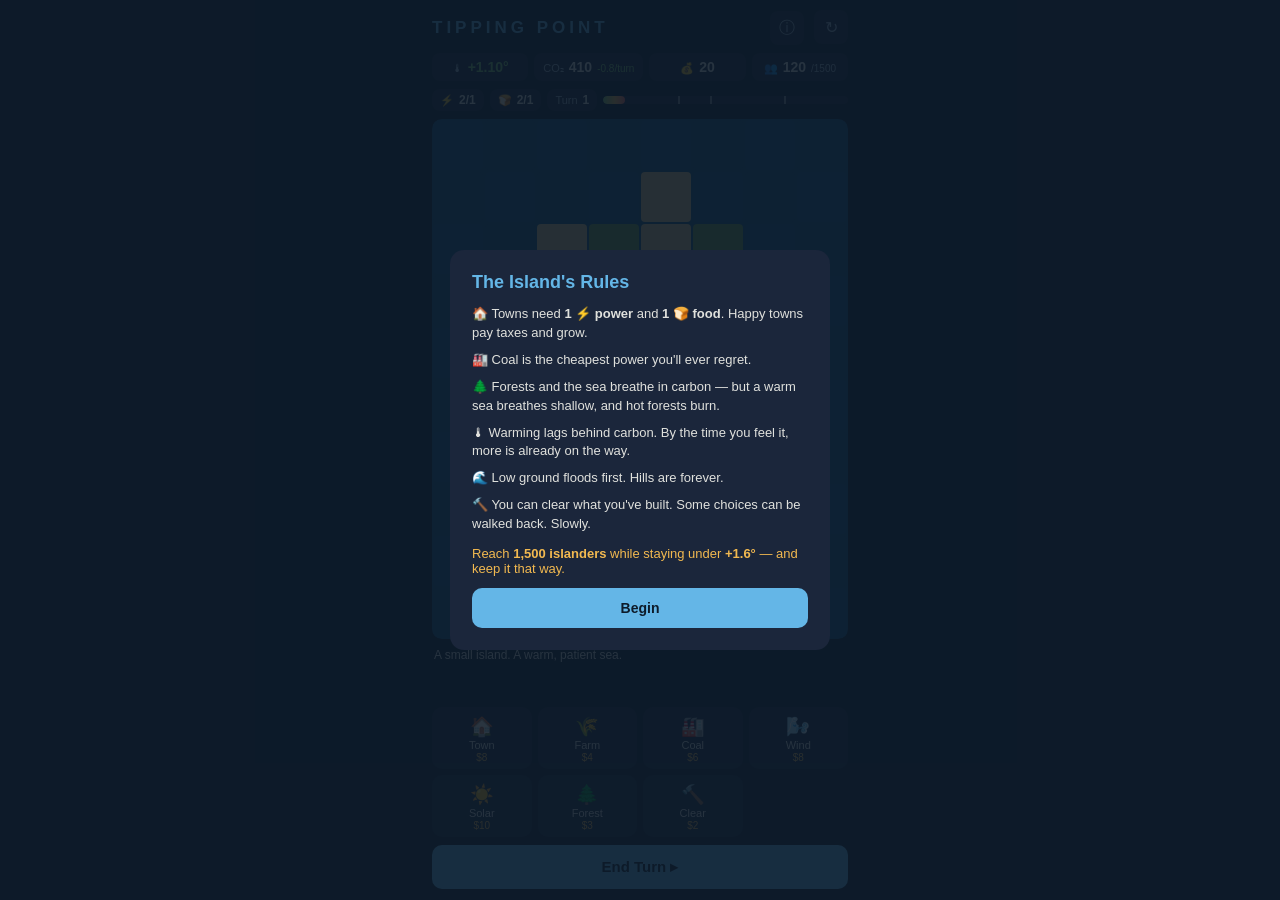
==== play/index.html @ 94456a1c "Tipping Point: playable game, landing page, classroom guide Turn-based island strategy game teaching" ====
<!DOCTYPE html>
<html lang="en">
<head>
<meta charset="UTF-8">
<meta name="viewport" content="width=device-width, initial-scale=1.0, maximum-scale=1.0, user-scalable=no">
<meta name="apple-mobile-web-app-capable" content="yes">
<meta name="theme-color" content="#0d1b2a">
<title>Tipping Point</title>
<link rel="stylesheet" href="style.css">
</head>
<body>
<div id="app">
  <header>
    <h1>TIPPING POINT</h1>
    <div class="hbtns">
      <button id="helpbtn" title="How to play">ⓘ</button>
      <button id="restartbtn" title="Restart">↻</button>
    </div>
  </header>

  <div id="hud">
    <div class="chip" id="chip-temp"><span class="lbl">🌡</span><span id="temp">+1.10°</span></div>
    <div class="chip" id="chip-co2"><span class="lbl">CO₂</span><span id="co2">410</span><span id="co2net" class="sub"></span></div>
    <div class="chip"><span class="lbl">💰</span><span id="money">20</span></div>
    <div class="chip"><span class="lbl">👥</span><span id="pop">120</span><span class="sub" id="popgoal">/1500</span></div>
  </div>
  <div id="hud2">
    <div class="chip sm" id="chip-power"><span class="lbl">⚡</span><span id="power">2/1</span></div>
    <div class="chip sm" id="chip-food"><span class="lbl">🍞</span><span id="food">2/1</span></div>
    <div class="chip sm"><span class="lbl">Turn</span><span id="turn">1</span></div>
    <div id="tempbar"><div id="tempfill"></div><div class="tick t1"></div><div class="tick t2"></div><div class="tick t3"></div></div>
  </div>

  <canvas id="board"></canvas>

  <div id="log"></div>

  <div id="palette"></div>
  <button id="endturn">End Turn ▸</button>

  <div id="help" class="overlay hidden">
    <div class="panel">
      <h2>The Island's Rules</h2>
      <ul>
        <li>🏠 Towns need <b>1 ⚡ power</b> and <b>1 🍞 food</b>. Happy towns pay taxes and grow.</li>
        <li>🏭 Coal is the cheapest power you'll ever regret.</li>
        <li>🌲 Forests and the sea breathe in carbon — but a warm sea breathes shallow, and hot forests burn.</li>
        <li>🌡 Warming lags behind carbon. By the time you feel it, more is already on the way.</li>
        <li>🌊 Low ground floods first. Hills are forever.</li>
        <li>🔨 You can clear what you've built. Some choices can be walked back. Slowly.</li>
      </ul>
      <p class="goal">Reach <b>1,500 islanders</b> while staying under <b>+1.6°</b> — and keep it that way.</p>
      <button id="helpclose">Begin</button>
    </div>
  </div>

  <div id="end" class="overlay hidden">
    <div class="panel">
      <h2 id="endtitle"></h2>
      <p id="endtext"></p>
      <p id="endstats" class="stats"></p>
      <div class="row">
        <button id="endrestart">Play Again</button>
        <button id="endcontinue" class="ghost hidden">Keep Playing</button>
      </div>
    </div>
  </div>
</div>
<script src="game.js" defer></script>
</body>
</html>
---- play/style.css ----
* { margin: 0; padding: 0; box-sizing: border-box; -webkit-tap-highlight-color: transparent; }

:root {
  --bg: #0d1b2a;
  --panel: #1b263b;
  --panel2: #24344d;
  --text: #e0e1dd;
  --dim: #9db0c4;
  --ok: #7cc46e;
  --warn: #f2b950;
  --bad: #ef6461;
  --accent: #64b6e7;
}

html, body { height: 100%; }
body {
  background: var(--bg);
  color: var(--text);
  font-family: -apple-system, "Segoe UI", Roboto, sans-serif;
  display: flex;
  justify-content: center;
  user-select: none;
  -webkit-user-select: none;
  touch-action: manipulation;
}

#app {
  width: 100%;
  max-width: 440px;
  padding: 10px 12px calc(12px + env(safe-area-inset-bottom));
  display: flex;
  flex-direction: column;
  gap: 8px;
}

header { display: flex; justify-content: space-between; align-items: center; }
h1 { font-size: 17px; letter-spacing: 4px; font-weight: 800; color: var(--accent); }
.hbtns button {
  background: var(--panel); color: var(--dim); border: none; border-radius: 8px;
  width: 34px; height: 34px; font-size: 16px; margin-left: 6px; cursor: pointer;
}

#hud, #hud2 { display: flex; gap: 6px; align-items: center; }
.chip {
  background: var(--panel); border-radius: 8px; padding: 6px 9px;
  display: flex; align-items: baseline; gap: 5px; font-size: 14px; font-weight: 700;
  flex: 1; justify-content: center; white-space: nowrap;
}
.chip.sm { flex: 0 0 auto; font-size: 12px; padding: 4px 8px; }
.chip .lbl { font-weight: 400; font-size: 11px; color: var(--dim); }
.chip .sub { font-weight: 400; font-size: 10px; color: var(--dim); }
.chip.deficit { outline: 1px solid var(--bad); }
#temp.ok { color: var(--ok); } #temp.warn { color: var(--warn); } #temp.bad { color: var(--bad); }
#co2net.up { color: var(--bad); } #co2net.down { color: var(--ok); }

#tempbar {
  flex: 1; height: 8px; background: var(--panel); border-radius: 4px; position: relative; overflow: hidden;
}
#tempfill {
  height: 100%; width: 10%; border-radius: 4px;
  background: linear-gradient(90deg, #7cc46e, #f2b950 55%, #ef6461);
  transition: width .5s;
}
.tick { position: absolute; top: 0; width: 2px; height: 100%; background: rgba(224,225,221,.55); }
.tick.t1 { left: 30.4%; }  /* +1.6° goal */
.tick.t2 { left: 43.5%; }  /* +1.9° seas rise */
.tick.t3 { left: 73.9%; }  /* +2.6° runaway */

#board { border-radius: 10px; align-self: center; background: #14507a; cursor: pointer; }

#log { min-height: 52px; font-size: 12px; line-height: 1.45; color: var(--dim); padding: 0 2px; }
#log .l0 { color: var(--text); }
#log .l1 { opacity: .75; } #log .l2 { opacity: .5; } #log .l3 { opacity: .3; }

#palette { display: grid; grid-template-columns: repeat(4, 1fr); gap: 6px; }
#palette button {
  background: var(--panel); border: 1px solid transparent; border-radius: 10px;
  color: var(--text); padding: 7px 2px 5px; cursor: pointer; font-size: 11px;
  display: flex; flex-direction: column; align-items: center; gap: 1px; min-height: 54px;
}
#palette button .ic { font-size: 19px; }
#palette button .cost { color: var(--warn); font-size: 10px; }
#palette button.sel { border-color: var(--accent); background: var(--panel2); }
#palette button:disabled { opacity: .35; cursor: default; }

#endturn {
  background: var(--accent); color: #0d1b2a; font-weight: 800; font-size: 15px;
  border: none; border-radius: 10px; padding: 13px; cursor: pointer;
}
#endturn:active { transform: scale(.98); }

.overlay {
  position: fixed; inset: 0; background: rgba(13,27,42,.88);
  display: flex; align-items: center; justify-content: center; z-index: 10; padding: 20px;
}
.overlay.hidden, .hidden { display: none; }
.panel {
  background: var(--panel); border-radius: 14px; padding: 22px; max-width: 380px;
  display: flex; flex-direction: column; gap: 12px;
}
.panel h2 { font-size: 18px; color: var(--accent); }
.panel ul { list-style: none; display: flex; flex-direction: column; gap: 8px; font-size: 13px; line-height: 1.45; }
.panel .goal { font-size: 13px; color: var(--warn); }
.panel .stats { font-size: 12px; color: var(--dim); }
.panel button {
  background: var(--accent); color: #0d1b2a; font-weight: 800; border: none;
  border-radius: 10px; padding: 12px; font-size: 14px; cursor: pointer; flex: 1;
}
.panel button.ghost { background: var(--panel2); color: var(--text); }
.panel .row { display: flex; gap: 8px; }
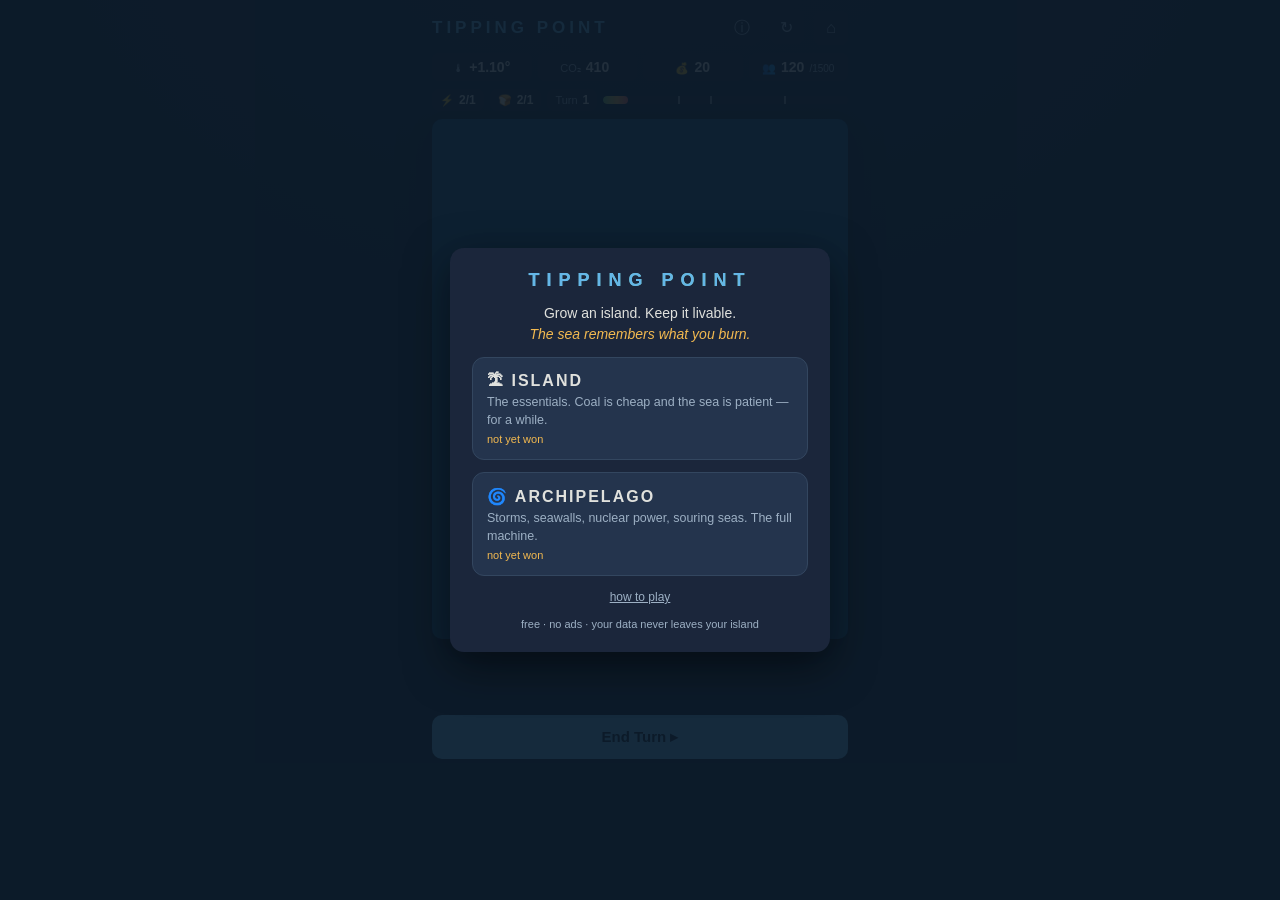
==== commit af6b6bb8: "Dual modes, visual overhaul, monetization hooks, real deploy URL Island (simple) vs Archipelago (com" ====
--- a/play/index.html
+++ b/play/index.html
@@ -6,6 +6,7 @@
 <meta name="apple-mobile-web-app-capable" content="yes">
 <meta name="theme-color" content="#0d1b2a">
 <title>Tipping Point</title>
+<link rel="icon" href="data:image/svg+xml,<svg xmlns=%22http://www.w3.org/2000/svg%22 viewBox=%220 0 100 100%22><text y=%22.9em%22 font-size=%2290%22>🏝️</text></svg>">
 <link rel="stylesheet" href="style.css">
 </head>
 <body>
@@ -15,6 +16,7 @@
     <div class="hbtns">
       <button id="helpbtn" title="How to play">ⓘ</button>
       <button id="restartbtn" title="Restart">↻</button>
+      <button id="menubtn" title="Menu">⌂</button>
     </div>
   </header>
 
@@ -38,6 +40,25 @@
   <div id="palette"></div>
   <button id="endturn">End Turn ▸</button>
 
+  <div id="title" class="overlay">
+    <div class="panel titlepanel">
+      <h2 class="logo">TIPPING POINT</h2>
+      <p class="tagline">Grow an island. Keep it livable.<br><em>The sea remembers what you burn.</em></p>
+      <button class="modecard" id="mode-simple">
+        <span class="mt">🏝 ISLAND</span>
+        <span class="mb">The essentials. Coal is cheap and the sea is patient — for a while.</span>
+        <span class="best" id="best-simple"></span>
+      </button>
+      <button class="modecard" id="mode-complex">
+        <span class="mt">🌀 ARCHIPELAGO</span>
+        <span class="mb">Storms, seawalls, nuclear power, souring seas. The full machine.</span>
+        <span class="best" id="best-complex"></span>
+      </button>
+      <button id="titlehelp" class="linky">how to play</button>
+      <p class="fine">free · no ads · your data never leaves your island</p>
+    </div>
+  </div>
+
   <div id="help" class="overlay hidden">
     <div class="panel">
       <h2>The Island's Rules</h2>
@@ -48,8 +69,10 @@
         <li>🌡 Warming lags behind carbon. By the time you feel it, more is already on the way.</li>
         <li>🌊 Low ground floods first. Hills are forever.</li>
         <li>🔨 You can clear what you've built. Some choices can be walked back. Slowly.</li>
+        <li>🌀 <b>Archipelago</b> adds storms that raid the lowlands, 🧱 seawalls that hold back one stage of sea,
+            ☢️ carbon-free nuclear power, and a fishing economy that sours as the sea does.</li>
       </ul>
-      <p class="goal">Reach <b>1,500 islanders</b> while staying under <b>+1.6°</b> — and keep it that way.</p>
+      <p class="goal">Reach <b>1,500 islanders</b> (Island) or <b>2,500</b> (Archipelago) while staying under <b>+1.6°</b> — and keep it that way.</p>
       <button id="helpclose">Begin</button>
     </div>
   </div>
@@ -62,7 +85,9 @@
       <div class="row">
         <button id="endrestart">Play Again</button>
         <button id="endcontinue" class="ghost hidden">Keep Playing</button>
+        <button id="endmenu" class="ghost">Menu</button>
       </div>
+      <p id="endlinks" class="endlinks hidden"></p>
     </div>
   </div>
 </div>
--- a/play/style.css
+++ b/play/style.css
@@ -14,7 +14,7 @@
 
 html, body { height: 100%; }
 body {
-  background: var(--bg);
+  background: radial-gradient(1100px 700px at 50% -10%, #17293f, var(--bg) 65%) fixed var(--bg);
   color: var(--text);
   font-family: -apple-system, "Segoe UI", Roboto, sans-serif;
   display: flex;
@@ -39,12 +39,14 @@
   background: var(--panel); color: var(--dim); border: none; border-radius: 8px;
   width: 34px; height: 34px; font-size: 16px; margin-left: 6px; cursor: pointer;
 }
+.hbtns button:hover { color: var(--text); }
 
 #hud, #hud2 { display: flex; gap: 6px; align-items: center; }
 .chip {
   background: var(--panel); border-radius: 8px; padding: 6px 9px;
   display: flex; align-items: baseline; gap: 5px; font-size: 14px; font-weight: 700;
   flex: 1; justify-content: center; white-space: nowrap;
+  transition: outline-color .3s;
 }
 .chip.sm { flex: 0 0 auto; font-size: 12px; padding: 4px 8px; }
 .chip .lbl { font-weight: 400; font-size: 11px; color: var(--dim); }
@@ -66,7 +68,18 @@
 .tick.t2 { left: 43.5%; }  /* +1.9° seas rise */
 .tick.t3 { left: 73.9%; }  /* +2.6° runaway */
 
-#board { border-radius: 10px; align-self: center; background: #14507a; cursor: pointer; }
+#board {
+  border-radius: 10px; align-self: center; background: #14507a; cursor: pointer;
+  box-shadow: 0 10px 34px rgba(0, 0, 0, .4);
+}
+#board.shake { animation: shake .35s; }
+@keyframes shake {
+  0%, 100% { transform: translate(0, 0); }
+  20% { transform: translate(-4px, 2px); }
+  40% { transform: translate(4px, -2px); }
+  60% { transform: translate(-3px, -1px); }
+  80% { transform: translate(2px, 1px); }
+}
 
 #log { min-height: 52px; font-size: 12px; line-height: 1.45; color: var(--dim); padding: 0 2px; }
 #log .l0 { color: var(--text); }
@@ -77,6 +90,7 @@
   background: var(--panel); border: 1px solid transparent; border-radius: 10px;
   color: var(--text); padding: 7px 2px 5px; cursor: pointer; font-size: 11px;
   display: flex; flex-direction: column; align-items: center; gap: 1px; min-height: 54px;
+  transition: border-color .15s;
 }
 #palette button .ic { font-size: 19px; }
 #palette button .cost { color: var(--warn); font-size: 10px; }
@@ -90,13 +104,17 @@
 #endturn:active { transform: scale(.98); }
 
 .overlay {
-  position: fixed; inset: 0; background: rgba(13,27,42,.88);
+  position: fixed; inset: 0; background: rgba(13,27,42,.9);
   display: flex; align-items: center; justify-content: center; z-index: 10; padding: 20px;
 }
+#end { z-index: 20; }
+#help { z-index: 30; }
 .overlay.hidden, .hidden { display: none; }
 .panel {
-  background: var(--panel); border-radius: 14px; padding: 22px; max-width: 380px;
+  background: var(--panel); border-radius: 14px; padding: 22px; max-width: 380px; width: 100%;
   display: flex; flex-direction: column; gap: 12px;
+  max-height: 88vh; overflow-y: auto;
+  box-shadow: 0 14px 44px rgba(0, 0, 0, .5);
 }
 .panel h2 { font-size: 18px; color: var(--accent); }
 .panel ul { list-style: none; display: flex; flex-direction: column; gap: 8px; font-size: 13px; line-height: 1.45; }
@@ -108,3 +126,29 @@
 }
 .panel button.ghost { background: var(--panel2); color: var(--text); }
 .panel .row { display: flex; gap: 8px; }
+
+/* title screen */
+.logo {
+  font-size: 26px; letter-spacing: 7px; font-weight: 800; text-align: center;
+  background: linear-gradient(100deg, var(--accent), var(--ok));
+  -webkit-background-clip: text; background-clip: text; color: transparent;
+}
+.tagline { text-align: center; font-size: 14px; line-height: 1.5; }
+.tagline em { color: var(--warn); }
+.panel button.modecard {
+  background: var(--panel2); color: var(--text); border: 1px solid #33465f;
+  border-radius: 12px; padding: 14px; text-align: left; cursor: pointer;
+  display: flex; flex-direction: column; gap: 4px; font-weight: 400;
+}
+.panel button.modecard:hover { border-color: var(--accent); }
+.modecard .mt { font-weight: 800; font-size: 16px; letter-spacing: 2px; }
+.modecard .mb { font-size: 12.5px; color: var(--dim); line-height: 1.4; }
+.modecard .best { font-size: 11px; color: var(--warn); }
+.panel button.linky {
+  background: none; color: var(--dim); font-size: 12px; font-weight: 400;
+  text-decoration: underline; padding: 2px;
+}
+.fine { font-size: 11px; color: var(--dim); text-align: center; }
+
+.endlinks { font-size: 13px; text-align: center; color: var(--dim); }
+.endlinks a { color: var(--accent); text-decoration: none; font-weight: 700; }
